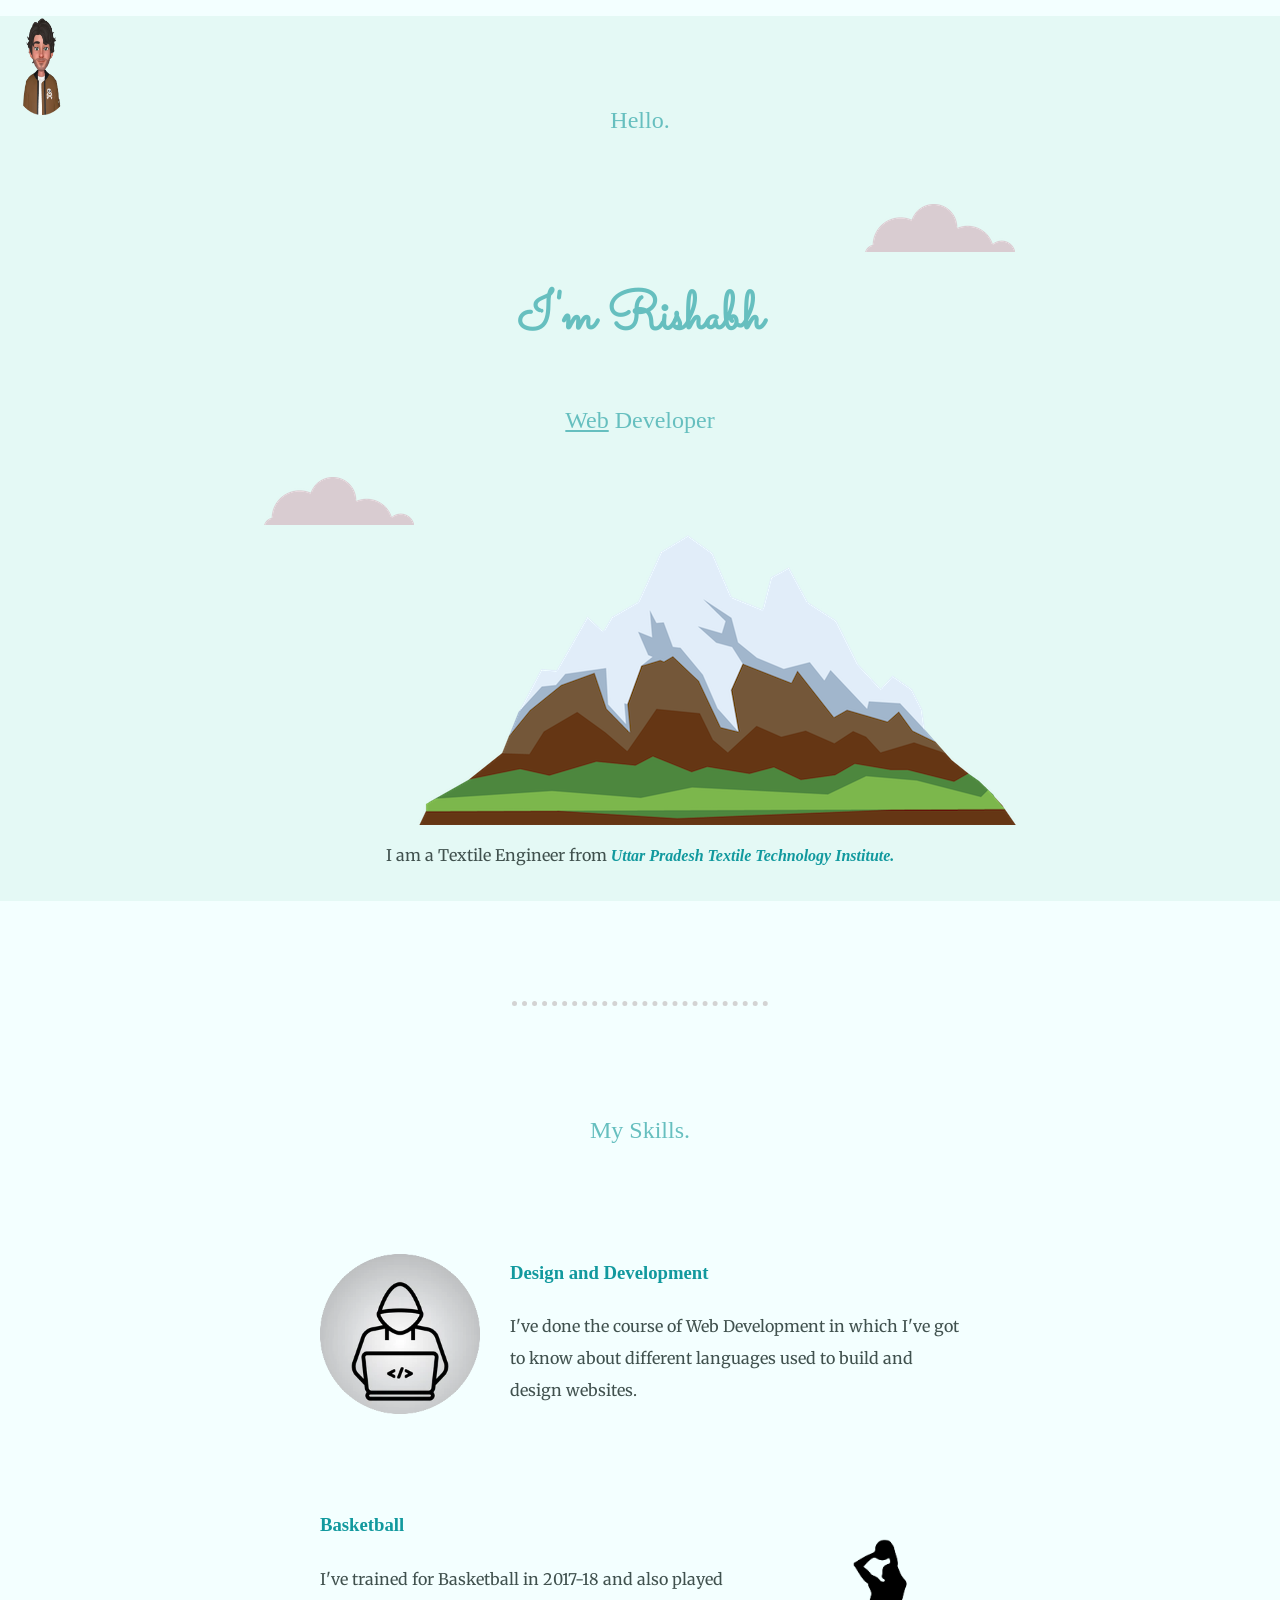
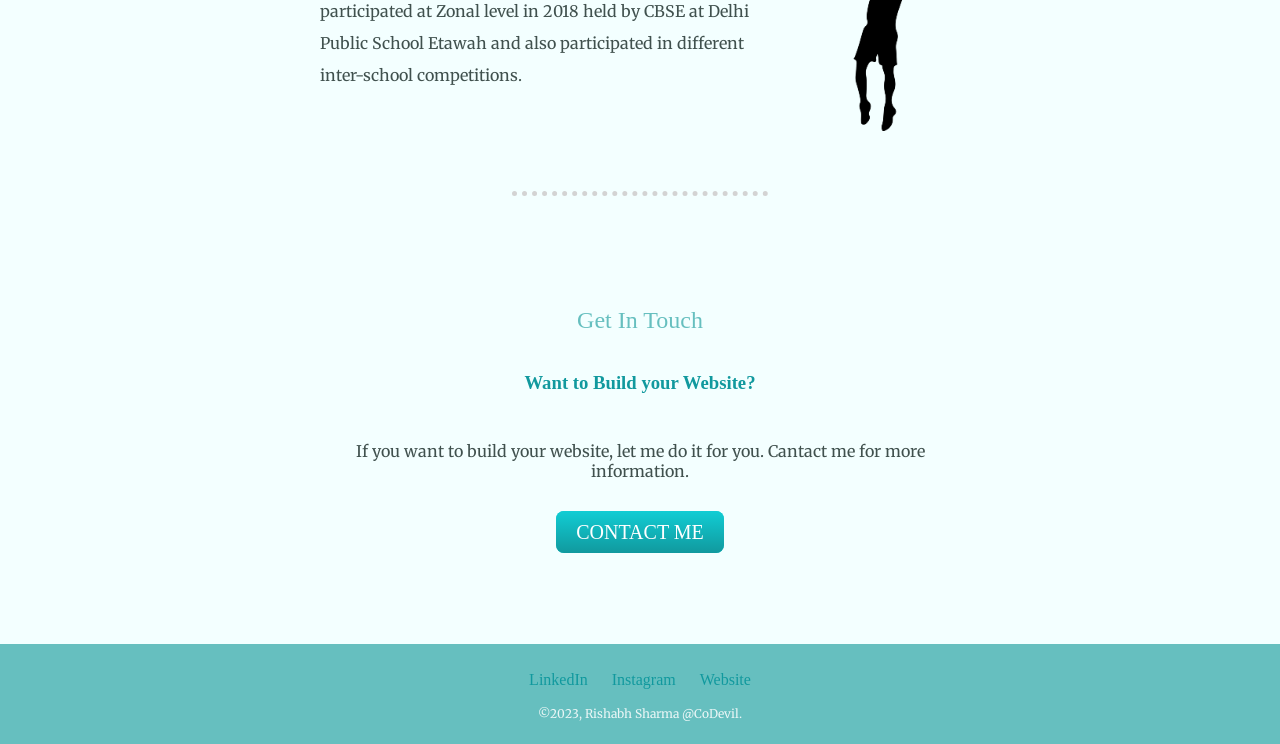
==== index.html @ 2695b75b "corrected name" ====
<!DOCTYPE html>
<html lang="en" dir="ltr">
<head>
  <meta charset="utf-8">
  <title>Rishabh Sharma</title>
  <link rel="stylesheet" href="css_f/styles_f.css">
  <link rel="icon" href="favicon.ico">
  <link rel="preconnect" href="https://fonts.googleapis.com">
  <link rel="preconnect" href="https://fonts.gstatic.com" crossorigin>
  <link href="https://fonts.googleapis.com/css2?family=Merriweather&family=Monsieur+La+Doulaise&family=Sacramento&display=swap" rel="stylesheet">
</head>
<body>
  <p>
    <img class="profile-img" height="11%" width="5%" src="images_f\profile.png" alt="Profile Picture">
  </p>
  <div class="top">
    <h2 class="Hello">Hello.</h2>
    <img class="top-cloud" src="images_f/cloud.png" alt="cloud img">
    <center>
    <h1 class="name">I'm Rishabh</h1>
    </center>
    <h2>
      <p><span class="web">Web</span> Developer</p>
    </h2>
    <img class="bottom-cloud" src="images_f/cloud.png" alt="cloud img">
    <img class="mountain" src="images_f/mountain.png" alt="mountain img">
    <div class="profile">
      <p>I am a Textile Engineer from <strong><em><a class="clg-website" href="http://www.uptti.ac.in/">Uttar Pradesh Textile Technology Institute.</a></em></strong></p>
    </div>
  </div>
  <div class="middle">
    <hr>
    <div class="skills">
      <h2>My Skills.</h2>
      <div class="skill-row">
        <img height="25%" width="25%" class="Web_Development" src="images_f\Web-Developer-img.png" alt="">
        <h3 class="description">Design and Development</h3>
        <p class="description">I've done the course of Web Development in which I've got to know about different languages used to build and design websites.</p>
      </div>
      <div class="skill-row">
        <img class="basketball_img" src="images_f\Basketball-img.png" alt="">
        <h3 class="description">Basketball</h3>
        <p class="description">I've trained for Basketball in 2017-18 and also played participated at Zonal level in 2018 held by CBSE at Delhi Public School Etawah and also participated in different inter-school competitions. </p>
      </div>
    </div>
  </div>
  <div class="bottom">
    <hr>
    <div class="contact-me">
      <h2>Get In Touch</h2>
      <h3>Want to Build your Website?</h3>
      <p class="declare">If you want to build your website, let me do it for you. Cantact me for more information.</p>
      <a class="btn" href="mailto:rishabh.sharma8901@gmail.com">CONTACT ME</a>
    </div>
  </div>
  <div class="footer">
    <a class="footer-link" href="https://www.linkedin.com/in/rishabh-sharma-0967b21ba/">LinkedIn</a>
    <a class="footer-link" href="https://www.instagram.com/rishabh_s089/">Instagram</a>
    <a class="footer-link" href="C:\Users\Rishabh Sharma\OneDrive\Desktop\Web Development\HTML Personal Site\index.html">Website</a>

    <p class="copyright">©2023, Rishabh Sharma @CoDevil.</p>
  </div>
</body>

</html>
---- css_f/styles_f.css ----
body {
  font-family: 'verdana', sans-serif;
  font-family: 'Merriweather', serif;
  background-color: #F3FFFF;
  padding: 0;
  margin: 0;
  color: #40514e;
}

h1 {
  font-style: 5.625rem;
  font-size: 332.5%;  /* 1em = 100% = 16px */
  width: 40%;
  margin-top: 50px;
  margin-bottom: 0;
  color: #66BFBF;
  font-family: 'Sacramento', cursive;
  line-height: 2;
}


h2 {
  font-style: 2.5rem;
  margin-top: 10px;
  font-family: 'Montserrat', cursive;
  color: #66BFBF;
  font-weight: normal;
  line-height: 2;
}

h3 {
  font-family: 'Montserrat', cursive;
  color: #11999E;
  line-height: 2;
}

.profile-img {
  margin-top: 0;
  padding-top: 0;
  position: fixed;
  text-align: left;
  margin-top: 0;
  margin-left: 10px;
}

.web {
  text-decoration: underline;
}

a {
  color: #11999E;
  font-family: 'Montserrat', cursive;
  text-decoration: none;
}

a:hover{
  color: #eaf6f6;
}

.top {
  background-color: #E4F9F5;
  text-align: center;
  margin: 0px;
  padding: 20px 0 20px;
}

.middle {
  text-align: center;
  padding: 0;
  margin: 100px 0;
}

.bottom {
  text-align: center;
    margin: 100px 0;
  padding: 0;
}

.footer {
  background-color: #66BFBF;
  color: #EAF6F6;
  text-align: center;
  padding: 20px 0 20px;
}

.footer-link{
  margin: 20px 10px 20px 10px;
  text-decoration: none;
  line-height: 2;
}

.copyright{
  font-size: 0.75rem;
  color: #eaf6f6;
  margin:0;
  padding: 10px 0 3px 0;
}

.skill-row {
  width: 50%;
  margin: 100px auto 100px auto;
  text-align: left;
  line-height: 2;
}

.declare{
  width: 50%;
  margin: 40px auto;
}

.top-cloud {
  position: relative;
  left: 300px;
  top: 40px;
}

.bottom-cloud {
  position: relative;
  left: 250;
  bottom: 300px;
}

.Web_Development {
  height: 25%;
  width: 25%;
  float: left;
  margin-right: 30px;
}

.clg-website:hover{
  color: #40514e;
  text-decoration: none;
}

@keyframes apm {
  0% {font-size: 1.8rem;}
  25% {font-size: 1.7rem;}
  50% {font-size: 1.6rem;}
  75% {font-size: 1.5rem;}
  100% {font-size: 1.4rem;}
}

.Hello:hover {
  animation-name: apm;
  animation-duration: 5s;
}

.Hello {
  padding-top: 50px;
}

hr {
  border-style: none;
  width: 20%;
  border-top-style: dotted;
  border-color: lightgrey;
  border-width: 5px;
  margin: 100px auto;
}

.basketball_img {
  text-align: right;
  height: 25%;
  width: 25%;
  float: right;
  margin-left: 30px;
}

.btn {
  background: #11cdd4;
  background-image: -webkit-linear-gradient(top, #11cdd4, #11999e);
  background-image: -moz-linear-gradient(top, #11cdd4, #11999e);
  background-image: -ms-linear-gradient(top, #11cdd4, #11999e);
  background-image: -o-linear-gradient(top, #11cdd4, #11999e);
  background-image: linear-gradient(to bottom, #11cdd4, #11999e);
  -webkit-border-radius: 8;
  -moz-border-radius: 8;
  border-radius: 8px;
  font-family: 'Montserrat', cursive;
  color: #ffffff;
  font-size: 20px;
  padding: 10px 20px 10px 20px;
  text-decoration: none;
}

.btn:hover {
  background: #30e3cb;
  background-image: -webkit-linear-gradient(top, #30e3cb, #2bc4ad);
  background-image: -moz-linear-gradient(top, #30e3cb, #2bc4ad);
  background-image: -ms-linear-gradient(top, #30e3cb, #2bc4ad);
  background-image: -o-linear-gradient(top, #30e3cb, #2bc4ad);
  background-image: linear-gradient(to bottom, #30e3cb, #2bc4ad);
  text-decoration: none;
}
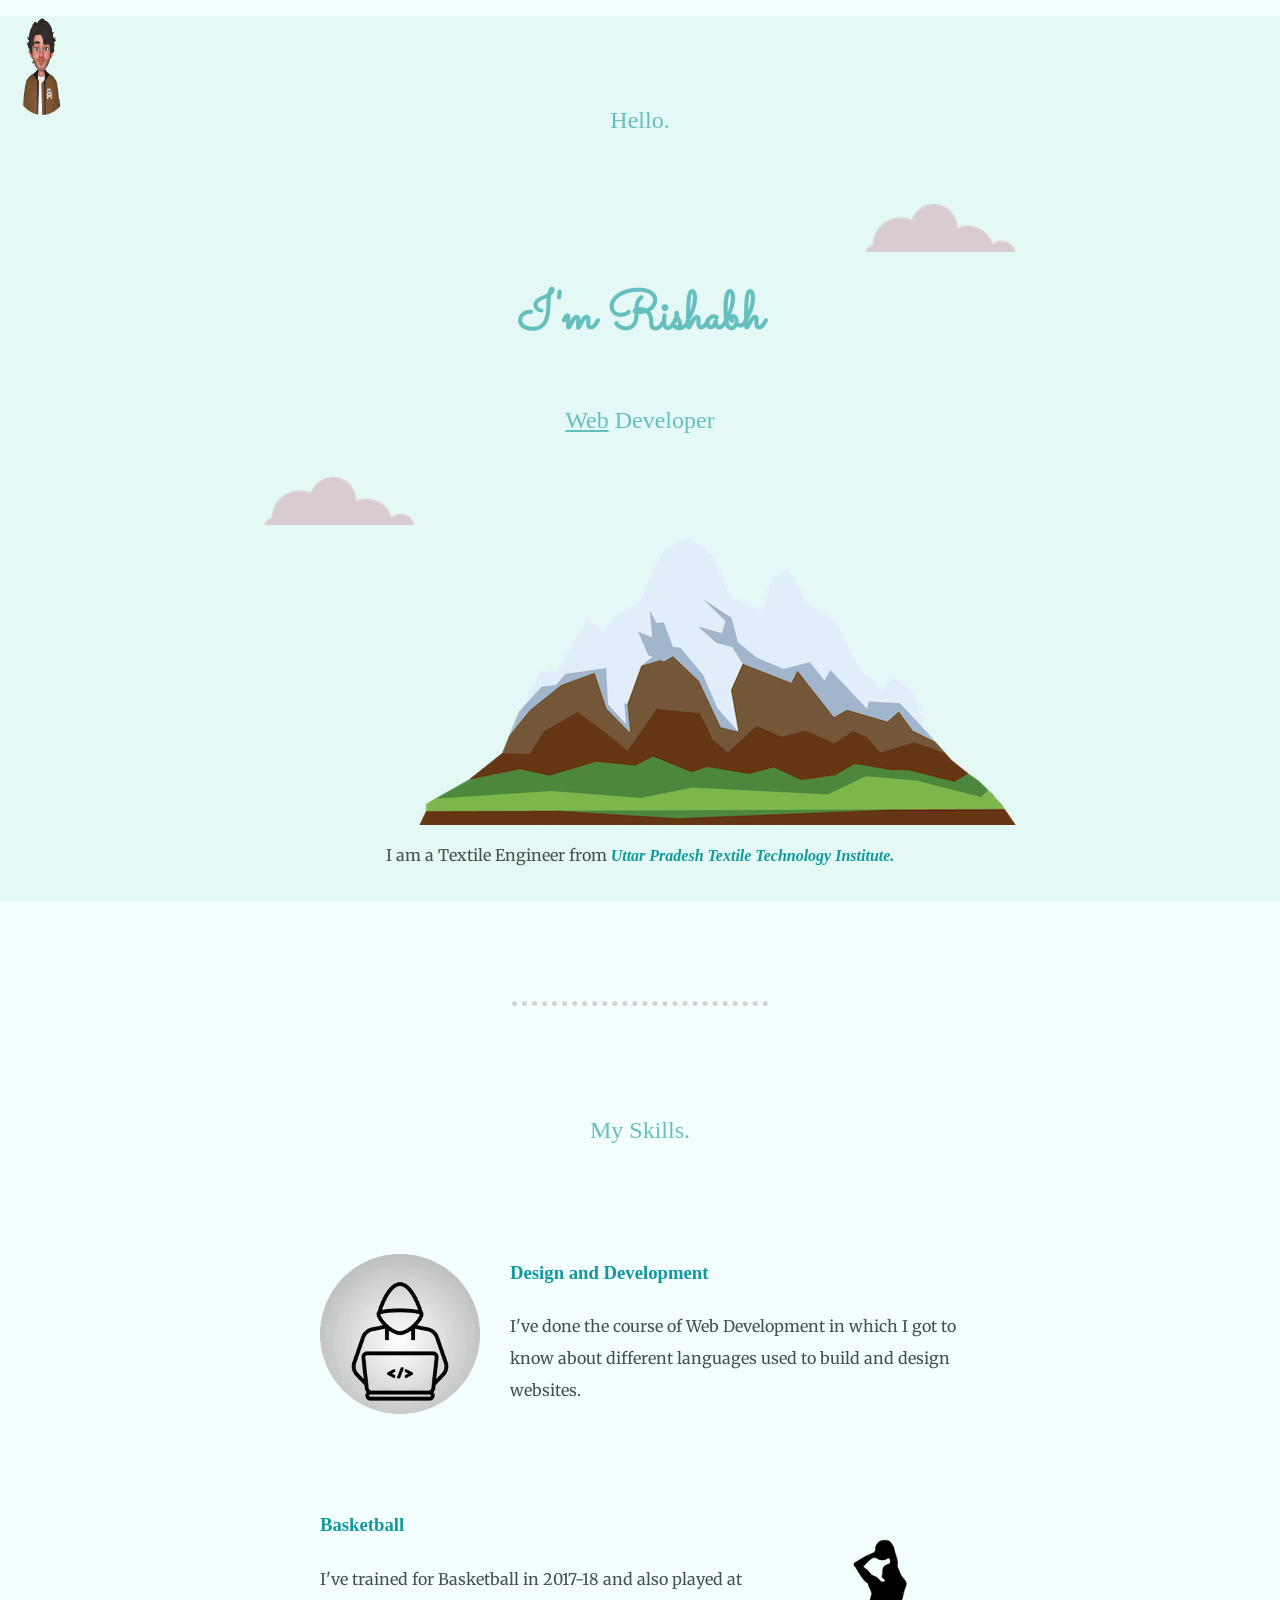
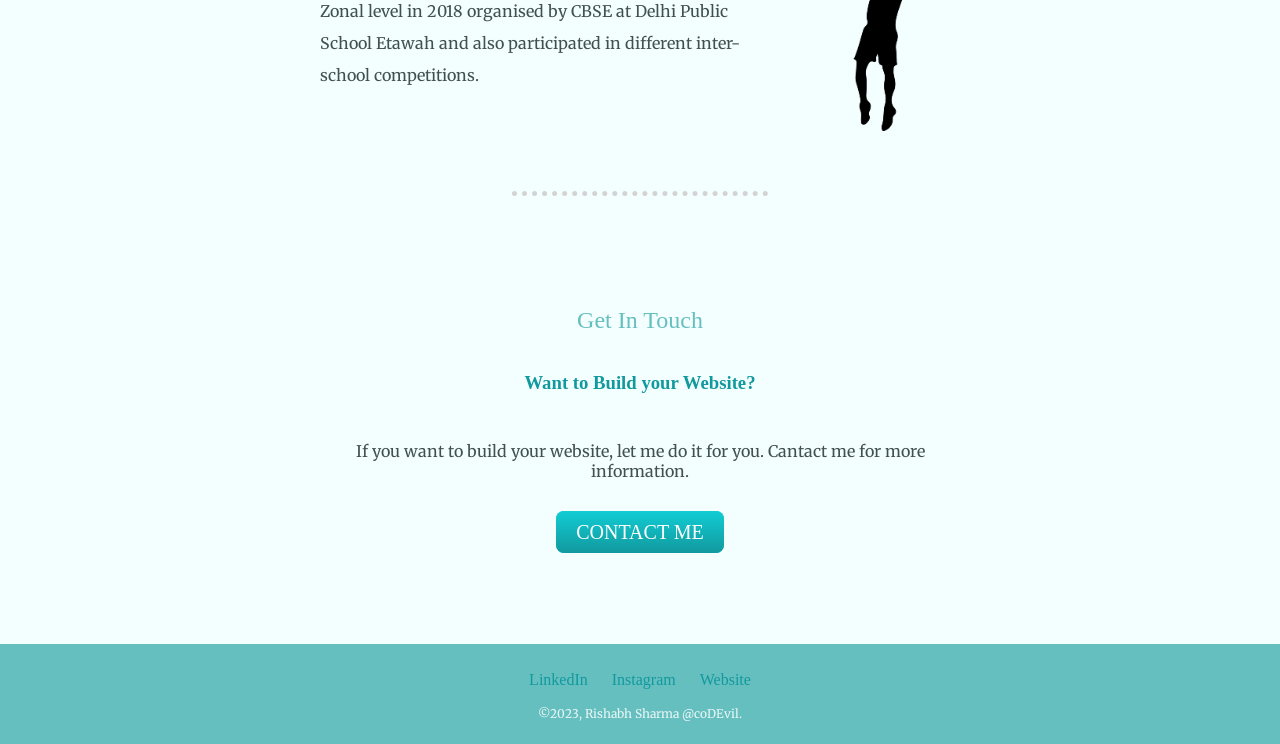
==== commit 35f2be29: "corrected code" ====
--- a/index.html
+++ b/index.html
@@ -35,12 +35,12 @@
       <div class="skill-row">
         <img height="25%" width="25%" class="Web_Development" src="images_f\Web-Developer-img.png" alt="">
         <h3 class="description">Design and Development</h3>
-        <p class="description">I've done the course of Web Development in which I've got to know about different languages used to build and design websites.</p>
+        <p class="description">I've done the course of Web Development in which I got to know about different languages used to build and design websites.</p>
       </div>
       <div class="skill-row">
         <img class="basketball_img" src="images_f\Basketball-img.png" alt="">
         <h3 class="description">Basketball</h3>
-        <p class="description">I've trained for Basketball in 2017-18 and also played participated at Zonal level in 2018 held by CBSE at Delhi Public School Etawah and also participated in different inter-school competitions. </p>
+        <p class="description">I've trained for Basketball in 2017-18 and also played at Zonal level in 2018 organised by CBSE at Delhi Public School Etawah and also participated in different inter-school competitions. </p>
       </div>
     </div>
   </div>
@@ -58,7 +58,7 @@
     <a class="footer-link" href="https://www.instagram.com/rishabh_s089/">Instagram</a>
     <a class="footer-link" href="C:\Users\Rishabh Sharma\OneDrive\Desktop\Web Development\HTML Personal Site\index.html">Website</a>
 
-    <p class="copyright">©2023, Rishabh Sharma @CoDevil.</p>
+    <p class="copyright">©2023, Rishabh Sharma @coDEvil.</p>
   </div>
 </body>
 
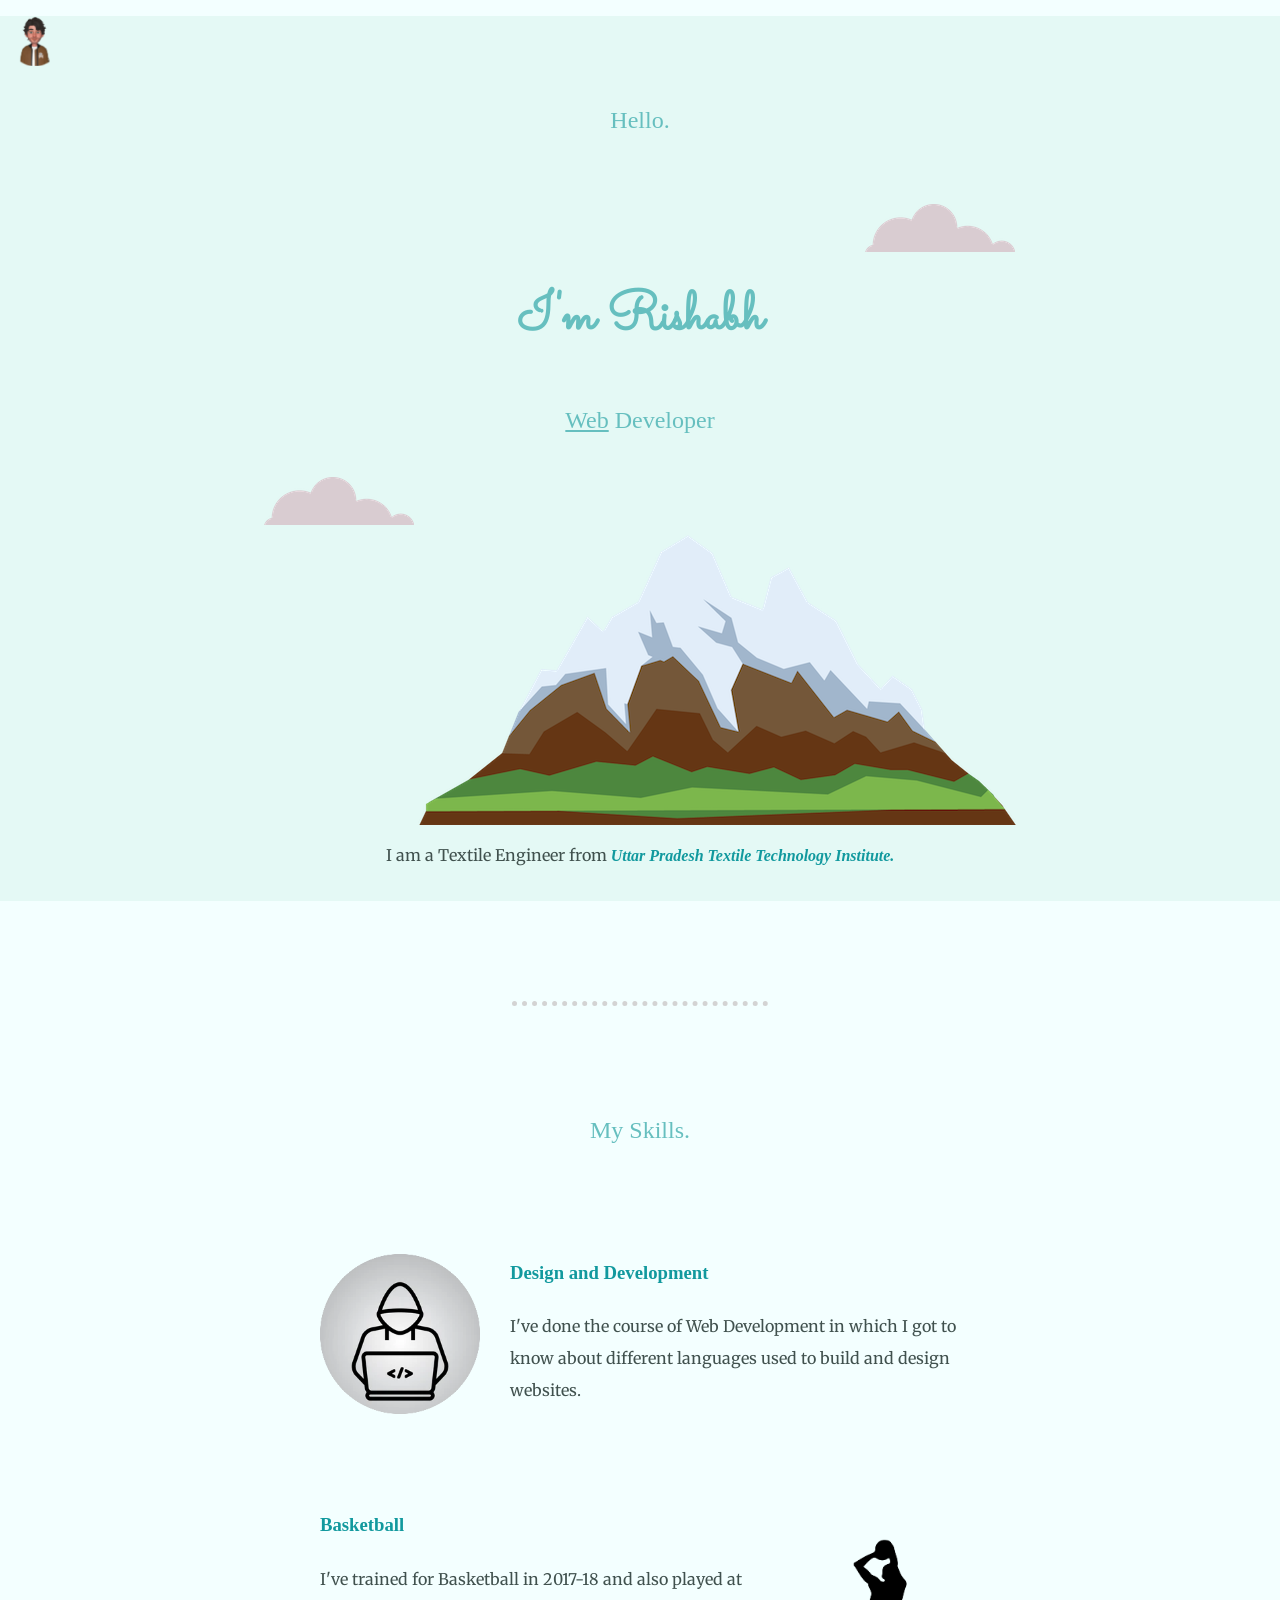
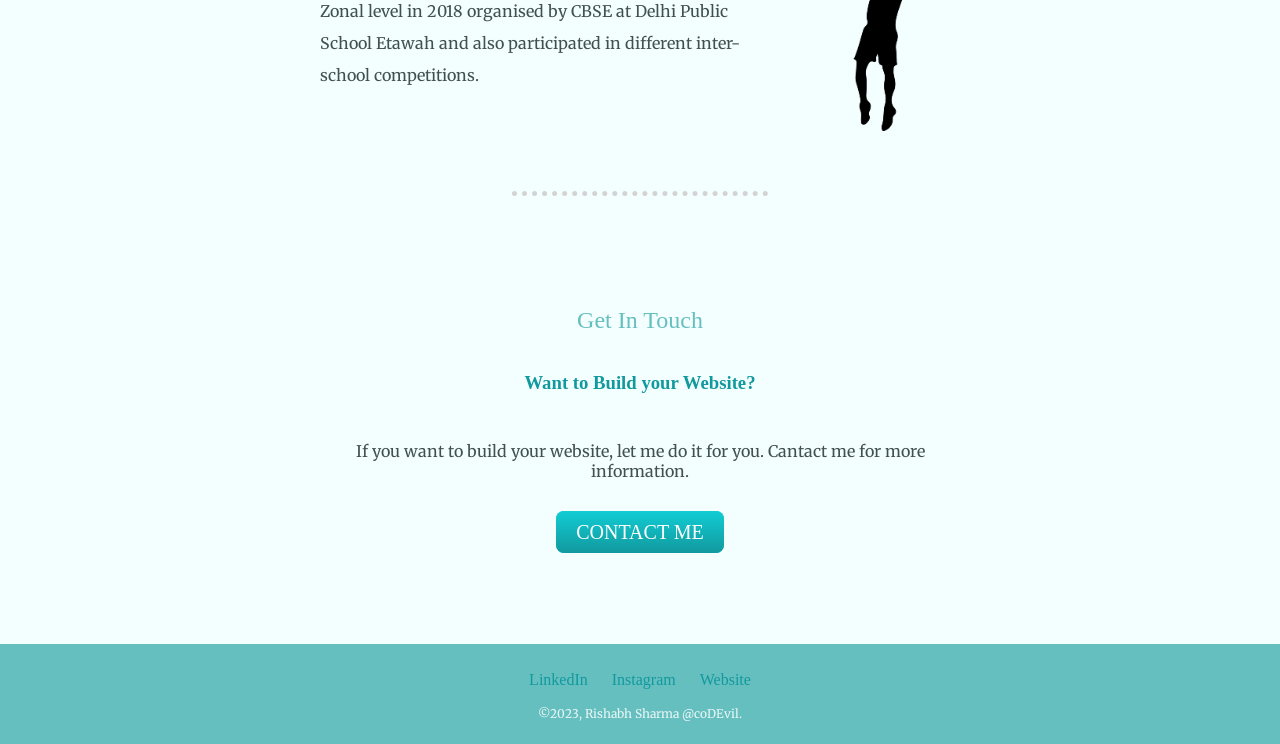
==== commit 3d1f1eb6: "updated profile pic" ====
--- a/index.html
+++ b/index.html
@@ -11,7 +11,7 @@
 </head>
 <body>
   <p>
-    <img class="profile-img" height="11%" width="5%" src="images_f\profile.png" alt="Profile Picture">
+    <img class="profile-img" height="50px" width="50px" src="images_f\profile.png" alt="Profile Picture">
   </p>
   <div class="top">
     <h2 class="Hello">Hello.</h2>
@@ -56,7 +56,7 @@
   <div class="footer">
     <a class="footer-link" href="https://www.linkedin.com/in/rishabh-sharma-0967b21ba/">LinkedIn</a>
     <a class="footer-link" href="https://www.instagram.com/rishabh_s089/">Instagram</a>
-    <a class="footer-link" href="C:\Users\Rishabh Sharma\OneDrive\Desktop\Web Development\HTML Personal Site\index.html">Website</a>
+    <a class="footer-link" href="#">Website</a>
 
     <p class="copyright">©2023, Rishabh Sharma @coDEvil.</p>
   </div>
